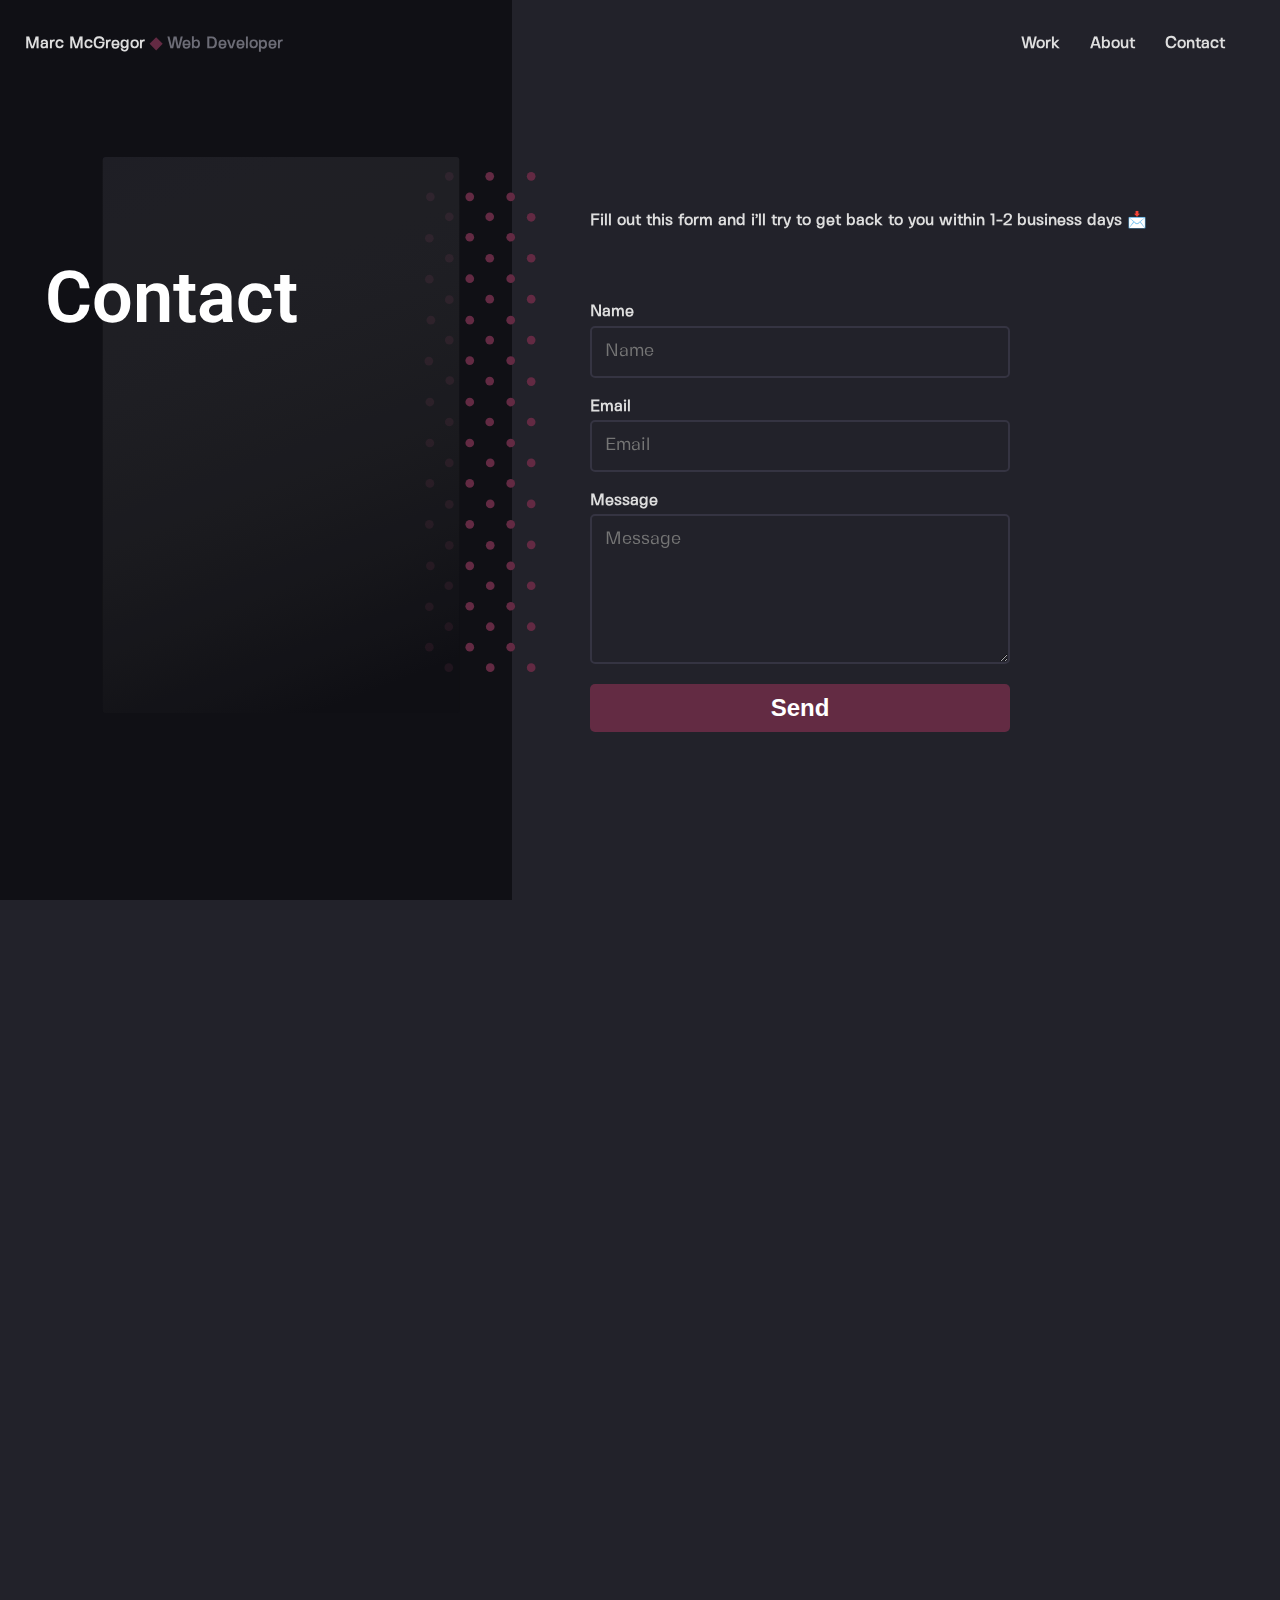
==== contact.html @ 6af14217 "Update contact.html" ====
<!doctype html>
<html>
	<head>
		<meta charset="utf-8">
		<meta name="generator" content="SuperHi">
		<meta http-equiv="X-UA-Compatible" content="IE=edge">
		<meta name="viewport" content="width=device-width, initial-scale=1">
		<title>Marc Portfolio</title>
		<link rel="stylesheet" href="/_base.css">
		<link rel="stylesheet" href="/_fonts.css">
		<link rel="stylesheet" href="/style.css">
	</head>
	<body>
		<script src="/superhi.js"></script>
		
		<header>
		  
		  <div class="title">
		    
		
		  <p>
		    Marc McGregor 
		  </p>
		<span id="diamond">◆</span>
		  <p id="web-developer">
		    Web Developer
		  </p>
		      </div>
		  
		<nav>
		<a href="https://www.marcmcgregor.com/index.html"> Work</a>
		<a href="https://www.marcmcgregor.com/about.html"> About</a>
		<a href="https://www.marcmcgregor.com/contact.html"> Contact</a>
		
		
		
		
		</nav>
		  
		  
		  </header>
		
		<div class="left-panel"></div>
		
		<section id="swup" class="transition-fade">
		
		  
		  <section class="contact">
		
		
		
		
		
		<div class="contact-card">
		  <h2>
		    Contact
		  </h2>
		  <img src="aboutcard.svg" id="contactcard">
		  <img src="bgdots.svg" id="contactcarddots">
		  
		  
		  
		  
		  
		  
		  </div>
		    
		    <div class="email">
		    <p>
		      
		
		Fill out this form and i’ll try to get back to you within 1-2 business days 📩 
		      </p>
			    
<form name="contact" method="POST" data-netlify="true">
      
	<p> <label>Name<input name="name" type="text" class="feedback-input" placeholder="Name" /> </label> </p>  
	<p> <label> Email  <input name="email" type="text" class="feedback-input" placeholder="Email" />  </label> </p>
	<p>   <label> Message <textarea name="text" class="feedback-input" placeholder="Message"></textarea> </label> </p>
	<p> <button type="submit">Send</button> </p>

<form/>
	
	
	
		

		    </div>
		    
		   
		      
		      
		    </div>
		    
		    
		    
		
		 
		
		  
		  </section>
		
		<script src="swup.min.js"></script>
		<script src="trans.js"></script>
		<script src="swupoverlaytheme.min.js"></script>
		
		
		
	</body>
</html>
---- _base.css ----
html, body, div, span, applet, object, iframe,
h1, h2, h3, h4, h5, h6, p, blockquote, pre,
a, abbr, acronym, address, big, cite, code,
del, dfn, em, img, ins, kbd, q, s, samp,
small, strike, strong, sub, sup, tt, var,
b, u, i, center,
dl, dt, dd, ol, ul, li,
fieldset, form, label, legend,
table, caption, tbody, tfoot, thead, tr, th, td,
article, aside, canvas, details, embed,
figure, figcaption, footer, header, hgroup,
menu, nav, output, ruby, section, summary,
time, mark, audio, video {
  margin: 0;
  padding: 0;
  border: 0;
  font-size: 100%;
  font: inherit;
  vertical-align: baseline;
}

article, aside, details, figcaption, figure,
footer, header, hgroup, menu, nav, section {
  display: block;
}
body {
  line-height: 1;
}
ol, ul {
  list-style: none;
}
blockquote, q {
  quotes: none;
}
blockquote:before, blockquote:after,
q:before, q:after {
  content: '';
  content: none;
}
table {
  border-collapse: collapse;
  border-spacing: 0;
}

img, iframe {
  vertical-align: bottom;
  max-width: 100%;
}

input, textarea, select {
  font: inherit;
}

* {
  -webkit-box-sizing: border-box;
  -moz-box-sizing: border-box;
  box-sizing: border-box;
  -webkit-font-smoothing: antialiased;
  text-rendering: optimizeLegibility;
}
---- _fonts.css ----
@import url('https://fonts.googleapis.com/css?family=Roboto:regular,italic,700,700italic');
---- style.css ----
@font-face {
  font-family: Fivosansmodern Bold;
  src: url(fivosansmodern-bold.otf);
}

@font-face {
  font-family: Fivosansmodern Regular;
  src: url(fivosansmodern-regular.otf);
}

@font-face {
  font-family: Fivosansmodern Medium;
  src: url(fivosansmodern-medium.otf);
}

.transition-fade {
  transition: 0.4s;
  opacity: 1;
}

html.is-animating .transition-fade {
  opacity: 0;
}

body {
  font-family: Fivosansmodern Regular;
  font-weight: 700;
  line-height: 1.7;
  background-color: #22222a;
  color: #dedede;
}

h2 {
  font-size: 72px;
  font-family: Roboto;
  font-weight: 600;
  color: #ffffff;
}
h3 {
  font-size: 35px;
  font-family: Fivosansmodern Medium;
}

h4 {
  font-size: 18px;
  color: #6c6c76;
}

header {
  display: flex;
  justify-content: space-between;
  align-items: center;
  margin-top: 30px;
}

#web-developer {
  color: #6c6c76;
}

nav {
  margin-right: 30px;
}

nav a {
  margin-right: 25px;
  text-decoration: none;
  color: #dedede;
  transition: ease all 0.3s;
}

nav a:hover {
  color: #ffffff;
}

a.active {
  color: #6c6c76;
}

div.title {
  margin-left: 25px;
  display: flex;
}

div.title p {
  margin-right: 5px;
}

#diamond {
  color: #632a43;
  margin-right: 5px;
}

div.left-panel {
  background-color: #101015;
  width: 40vw;
  height: 100%;
  position: fixed;
  top: 0;
  left: 0;
  z-index: -3;
}

section.intro {
  margin: 170px 150px 100px 100px;
  text-align: left;
}

section.example-1 {
  display: flex;
  justify-content: space-between;
  padding: 0 0 100px 0;
}

div.delga-card {
  position: relative;
}

div.delga-card:hover h2 {
  transform: translate3d(-20px, 0px, 0px);
}

div.delga-card:hover #delgacard {
  transform: scale(1.05);
  opacity: 1 !important;
}

div.delga-card h2 {
  position: absolute;
  margin-left: 45px;
  top: 80px;
  transition: ease all 0.5s;
  z-index: 2;
}

#delgacard {
  width: 392px;
  height: 556px;
  border-radius: 8px 8px 8px 8px;
  margin-left: 85px;
  transition: ease all 0.5s;
  opacity: 0.8;
  z-index: 1;
}

#delgacarddots {
  z-index: -1;
  top: 15px;
  left: 330px;
  position: absolute;
  height: 500px;
  width: 300px;
}

div.delga-about {
  display: inline;
  margin-right: 70px;
}

.delga-client {
  display: inline-flex;
  margin-bottom: 50px;
}

.delga-client > p:nth-child(1) {
  margin-right: 60px;
}

.example-1-about {
  width: 45%;
  margin-top: 100px;
}

.delga-when {
  display: inline-flex;
}

div.delga-about {
  /* display: inline; */
  display: grid;
}

.delga-when > p:nth-child(1) {
  margin-right: 60px;
}

#grey-year,
#grey-client {
  color: #6c6c76;
}

#delga-about-bio {
  margin-top: 80px;
}

section.example-2 {
  display: flex;
  justify-content: space-between;
  flex-direction: row-reverse;
  padding: 0 0 100px 0;
}

div.ewaste-card {
  position: relative;
}

div.ewaste-card:hover h2 {
  transform: translate3d(0px, 50px, 0px);
}

div.ewaste-card:hover #ewastecard {
  transform: scale(1.05);
  opacity: 1 !important;
}

div.ewaste-card h2 {
  position: absolute;
  margin-right: 45px;
  top: 80px;
  transition: ease all 0.5s;
  z-index: 2;
}

#ewastecard {
  width: 392px;
  height: 556px;
  border-radius: 8px 8px 8px 8px;
  margin-right: 85px;
  transition: ease all 0.5s;
  opacity: 0.8;
  z-index: 1;
}

#ewastecarddots {
  z-index: -1;
  top: 15px;
  right: 330px;
  position: absolute;
  height: 500px;
  width: 300px;
}

div.ewaste-about {
  display: inline;
  margin-left: 70px;
}

.ewaste-client {
  display: inline-flex;
  margin-bottom: 50px;
}

.ewaste-client > p:nth-child(1) {
}

.example-2-about {
  width: 45%;
  margin-top: 100px;
}

.ewaste-when {
  display: inline-flex;
}

div.ewaste-about {
  /* display: inline; */
  display: grid;
}

.ewaste-when > p:nth-child(1) {
}

#grey-year,
#grey-client {
  color: #6c6c76;
}

#ewaste-about-bio {
  margin-top: 80px;
}

.ewaste-client > p:nth-child(1) {
  margin-right: 60px;
}

.ewaste-when > p:nth-child(1) {
  margin-right: 60px;
}

section.example-3 {
  display: flex;
  justify-content: space-between;
  padding: 0 0 100px 0;
}

div.flowers-card {
  position: relative;
}

div.flowers-card:hover h2 {
  transform: translate3d(0px, -25px, 0px);
}

div.flowers-card:hover #flowerscard {
  transform: scale(1.05);
  opacity: 1 !important;
}

div.flowers-card h2 {
  position: absolute;
  margin-left: 45px;
  top: 80px;
  transition: ease all 0.5s;
  z-index: 2;
}

#flowerscard {
  width: 392px;
  height: 556px;
  border-radius: 8px 8px 8px 8px;
  margin-left: 85px;
  transition: ease all 0.5s;
  opacity: 0.8;
  z-index: 1;
}

#flowerscarddots {
  z-index: -1;
  top: 15px;
  left: 330px;
  position: absolute;
  height: 500px;
  width: 300px;
}

div.flowers-about {
  display: inline;
  margin-right: 70px;
}

.flowers-client {
  display: inline-flex;
  margin-bottom: 50px;
}

.flowers-client > p:nth-child(1) {
  margin-right: 60px;
}

.example-3-about {
  width: 45%;
  margin-top: 100px;
}

.flowers-when {
  display: inline-flex;
}

div.flowers-about {
  /* display: inline; */
  display: grid;
}

.flowers-when > p:nth-child(1) {
  margin-right: 60px;
}

#grey-year,
#grey-client {
  color: #6c6c76;
}

#flowers-about-bio {
  margin-top: 80px;
}

#superhi {
  text-decoration: none;
  color: #ffffff;
  font-family: Fivosansmodern Bold;
}

/* ----------GRID ---------*/

#grid-title {
  text-align: center;
}

section.grid {
  display: grid;
  grid-template-columns: 300px 300px 300px;
  justify-content: center;
  margin: 120px 0 100px 0;
}

section.grid div {
  margin: 0 35px 30px 0;
  position: relative;
  text-align: center;
  transition: ease all 0.5s;
}

section.grid div h4 {
  position: absolute;
  top: 50%;
  left: 50%;
  transform: translate(-50%, -50%);
  display: none;
  color: #ffffff;
  font-size: 24px;
  opacity: 1;
}
section.grid div img {
  transition: ease all 0.5s;
  border-radius: 5px 5px 5px 5px;
}

section.grid div:hover img {
  transform: scale(1.04);
  opacity: 0.6;
}

section.grid div:hover h4 {
  display: block;
  opacity: 1;
}

/* Footer */

footer {
  border-top: solid 2px #4c4c5b;
  background-color: #30303c;
  padding: 25px 30px;
  overflow: hidden;

  display: grid;
  grid-template-columns: 1fr 1fr 1fr;
  align-items: center;
}

footer img {
  margin-right: 25px;
  opacity: 0.7;
  transition: ease opacity 0.3s;
}

footer img:hover {
  opacity: 1;
}

footer h4 {
  text-align: center;
  font-size: 14px;
  font-weight: 700;
}

div.footer-icons {
  display: flex;
  align-items: center;
}

#mail {
  width: 40px;
  height: 42px;
}

#linkedin {
  width: 24px;
  height: 24px;
}
#github {
  width: 30px;
  height: 30px;
}

/* ---------About Page---------- */

section.about {
  display: flex;
  justify-content: space-between;
  padding: 0 0 100px 0;
  margin-top: 15%;
  margin: 100px 100px 0 0;
  flex-wrap: wrap;
}

div.about-card {
  position: relative;
  height: 50vh;
}

div.about-card:hover h2 {
  transform: translate3d(20px, 0px, 0px);
}

div.about-card:hover #aboutcard {
  transform: scale(1.05);
  opacity: 1 !important;
}

div.about-card h2 {
  position: absolute;
  margin-left: 45px;
  top: 80px;
  transition: ease all 0.5s;
  z-index: 2;
}

#aboutcard {
  width: 392px;
  height: 556px;
  border-radius: 8px 8px 8px 8px;
  margin-left: 85px;
  transition: ease all 0.5s;
  opacity: 0.8;
  z-index: 1;
}

#aboutcarddots {
  z-index: -1;
  top: 15px;
  left: 330px;
  position: absolute;
  height: 500px;
  width: 300px;
}

div.about-bio {
  width: 50%;
}

#headshot {
  width: 200px;
  height: 200px;
  display: block;
  margin: 0 auto;
  opacity: 0.8;
  transition: ease all 0.5s;
}

#headshot:hover {
  transform: scale(1.03);
  opacity: 1;
}
div.headshot {
  margin: 0 0 60px 0;
}

div.contact-link {
  display: flex;
  margin-top: 50px;
  justify-content: left;
  align-items: center;
}

#arrow {
  width: 170px;
  height: 170px;
  transition: ease all 0.5s;
}

div.contact-link a {
  transition: ease all 0.5s;
  text-decoration: none;
  color: #dedede;
}

div.contact-link:hover #arrow {
  transform: translate3d(5px, 0px, 0px);
}

div.contact-link:hover a {
  transform: translate3d(0px, -5px, 0px);
  color: #ffffff;
}

/* -------Contact Page------ */

section.contact {
  display: flex;
  justify-content: space-between;
  padding: 0 0 100px 0;
  margin-top: 15%;
  margin: 100px 100px 85vh 0;
  flex-wrap: wrap;
}

div.contact-card {
  position: relative;
  height: 50vh;
}

div.contact-card:hover h2 {
  transform: translate3d(20px, 0px, 0px);
}

div.contact-card:hover #contactcard {
  transform: scale(1.05);
  opacity: 1 !important;
}

div.contact-card h2 {
  position: absolute;
  margin-left: 45px;
  top: 80px;
  transition: ease all 0.5s;
  z-index: 2;
}

#contactcard {
  width: 392px;
  height: 556px;
  border-radius: 8px 8px 8px 8px;
  margin-left: 85px;
  transition: ease all 0.5s;
  opacity: 0.8;
  z-index: 1;
}

#contactcarddots {
  z-index: -1;
  top: 15px;
  left: 330px;
  position: absolute;
  height: 500px;
  width: 300px;
}

div.email {
  width: 50%;
  margin-top: 50px;
}




/* ----- Mobile */


@media only screen and (max-width: 600px)  {

  
  
  body{
    overflow-x: hidden !important;
  }
/* style.css | https://2020-summer-portfolio.superhi.com/style.css */

header {
  flex-direction: column;
}

nav {
  /* margin-right: 30px; */
  text-align: center;
  justify-content: center;
  display: flex;
  width: 100%;
}

div.title {
  margin-bottom: 25px;
}

  
  
  
  
  main{
    display: block!important;
  }
  
  .left-panel{
    display: none;
  }
  
/* Element | https://2020-summer-portfolio.superhi.com/ */

.intro {
  margin-left: auto;
  margin-right: auto;
  width: 50%;
  text-align: center;
  margin-top: 80px;
  margin-bottom: 50px;
}

/* Element | https://2020-summer-portfolio.superhi.com/ */

.intro > h3:nth-child(1) {
  font-size: 18px;
}

/* style.css | https://2020-summer-portfolio.superhi.com/style.css */

section.example-1 {
  /* display: flex; */
  /* justify-content: space-between; */
  display: block;
}

div.delga-card {
  /* position: relative; */
}

div.delga-about {
  /* display: grid; */
}

.example-1-about {
  /* width: 45%; */
  margin: 20px 40px;
  text-align: center;
  width: 100%;
}

#delgacard {
  /* margin-left: 85px; */
  margin-left: 0px;
}
  
  
/* Element | https://2020-summer-portfolio.superhi.com/ */

.delga-client {
  justify-content: center;
}

/* Element | https://2020-summer-portfolio.superhi.com/ */

.delga-when {
  justify-content: center;
}


  #delgacarddots, #flowerscarddots, #ewastedots{
    display: none;
  }

  

  
  
  
  
  
  
  
  
  
  
  
  
  
  
  section.example-2 {
  /* display: flex; */
  /* justify-content: space-between; */
  display: block;
}

div.ewaste-card {
  /* position: relative; */
}

div.ewaste-about {
margin: 0;
  }
  
  

.example-2-about {
  /* width: 45%; */
  margin: 0;
  margin-top: 20px;
  text-align: center;
  width: 100%;
}

#ewastecard {
  /* margin-left: 85px; */
  margin-left: 0px;
}
  
  
/* Element | https://2020-summer-portfolio.superhi.com/ */

.ewaste-client {
  justify-content: center;
}

/* Element | https://2020-summer-portfolio.superhi.com/ */

.ewaste-when {
  justify-content: center;
}
  
  
  
  
  
  
  
  
  
  
  
  
  
  
  
  
   section.example-3 {
  /* display: flex; */
  /* justify-content: space-between; */
  display: block;
}

div.flowers-card {
  /* position: relative; */
}

div.flowers-about {
margin: 0;
  }
  
  

.example-3-about {
  /* width: 45%; */
  margin: 0;
  margin-top: 20px;
  text-align: center;
  width: 100%;
}

#flowerscard {
  /* margin-left: 85px; */
  margin-left: 0px;
}
  
  
/* Element | https://2020-summer-portfolio.superhi.com/ */

.flowers-client {
  justify-content: center;
}

/* Element | https://2020-summer-portfolio.superhi.com/ */

.flowers-when {
  justify-content: center;
}
  
  section.grid{
    display: block;
    
  }
  
  section.grid div{
    width: 195px;
    height: 195px;
    margin: auto;
    margin-bottom: 20px;

    
    
    
  }

  
  footer img{
    
    display: none;
  }

  footer h4{
    font-size: 14px;
  }
  
  
  
  /* ABOUT PAGE */
  
  
  
  #aboutcard {
 display: none;
}

  
  div.about-card h2 {
  position: static;
  top: 80px;
  transition: ease all 0.5s;
  z-index: 2;
    margin-left: 0;
}
  
  #aboutcarddots {
display: none;
  }
    
    section.about {
  display: flex;
  justify-content: center;
  padding: 0px;
  margin-top: 15%;
  margin: auto;
  flex-wrap: wrap;
  text-align: center;
 
}

  
/* style.css | https://2020-summer-portfolio.superhi.com/style.css */

#arrow {
  display: none;
}

div.contact-link {
  /* justify-content: left; */
  justify-content: center;
}


/* style.css | https://2020-summer-portfolio.superhi.com/style.css */

div.contact-link a {
  text-decoration: underline;
}

  
  
  /* ---- Contact Page ---- */
  
  
  
  
  
/* style.css | https://2020-summer-portfolio.superhi.com/style.css */

#contactcard {
  display: none;
}

section.contact {
  /* justify-content: space-between; */
  /* margin: 100px 100px 85vh 0; */
  justify-content: center;
  margin: auto;
  flex-direction: column;
}

#contactcarddots {
  display: none;
}

div.email {
  /* width: 50%; */
  width: 100%;
}

/* Element | https://2020-summer-portfolio.superhi.com/contact.html */

.email > p:nth-child(1) {
  text-align: center;
}

  
  
}


/* Contact Form */

form { max-width:420px;
margin: 4em 0;
}

.feedback-input {
  color:white;
  font-weight:500;
  font-size: 18px;
  border-radius: 5px;
  line-height: 22px;
  background-color: transparent;
  border:2px solid #353442;
  transition: all 0.3s;
  padding: 13px;
  margin-bottom: 15px;
  width:100%;
  box-sizing: border-box;
  outline:0;
}

.feedback-input:focus { border:2px solid #424152; }

textarea {
  height: 150px;
  line-height: 150%;
  resize:vertical;
}

[type="submit"] {
  width: 100%;
  background:#632B43;
  border-radius:5px;
  border:0;
  cursor:pointer;
  color:white;
  font-size:24px;
  padding-top:10px;
  padding-bottom:10px;
  transition: all 0.3s;
  margin-top:-4px;
  font-weight:700;
}
[type="submit"]:hover {
  
  transform: scale(1.05);
  background:#4A2032; }
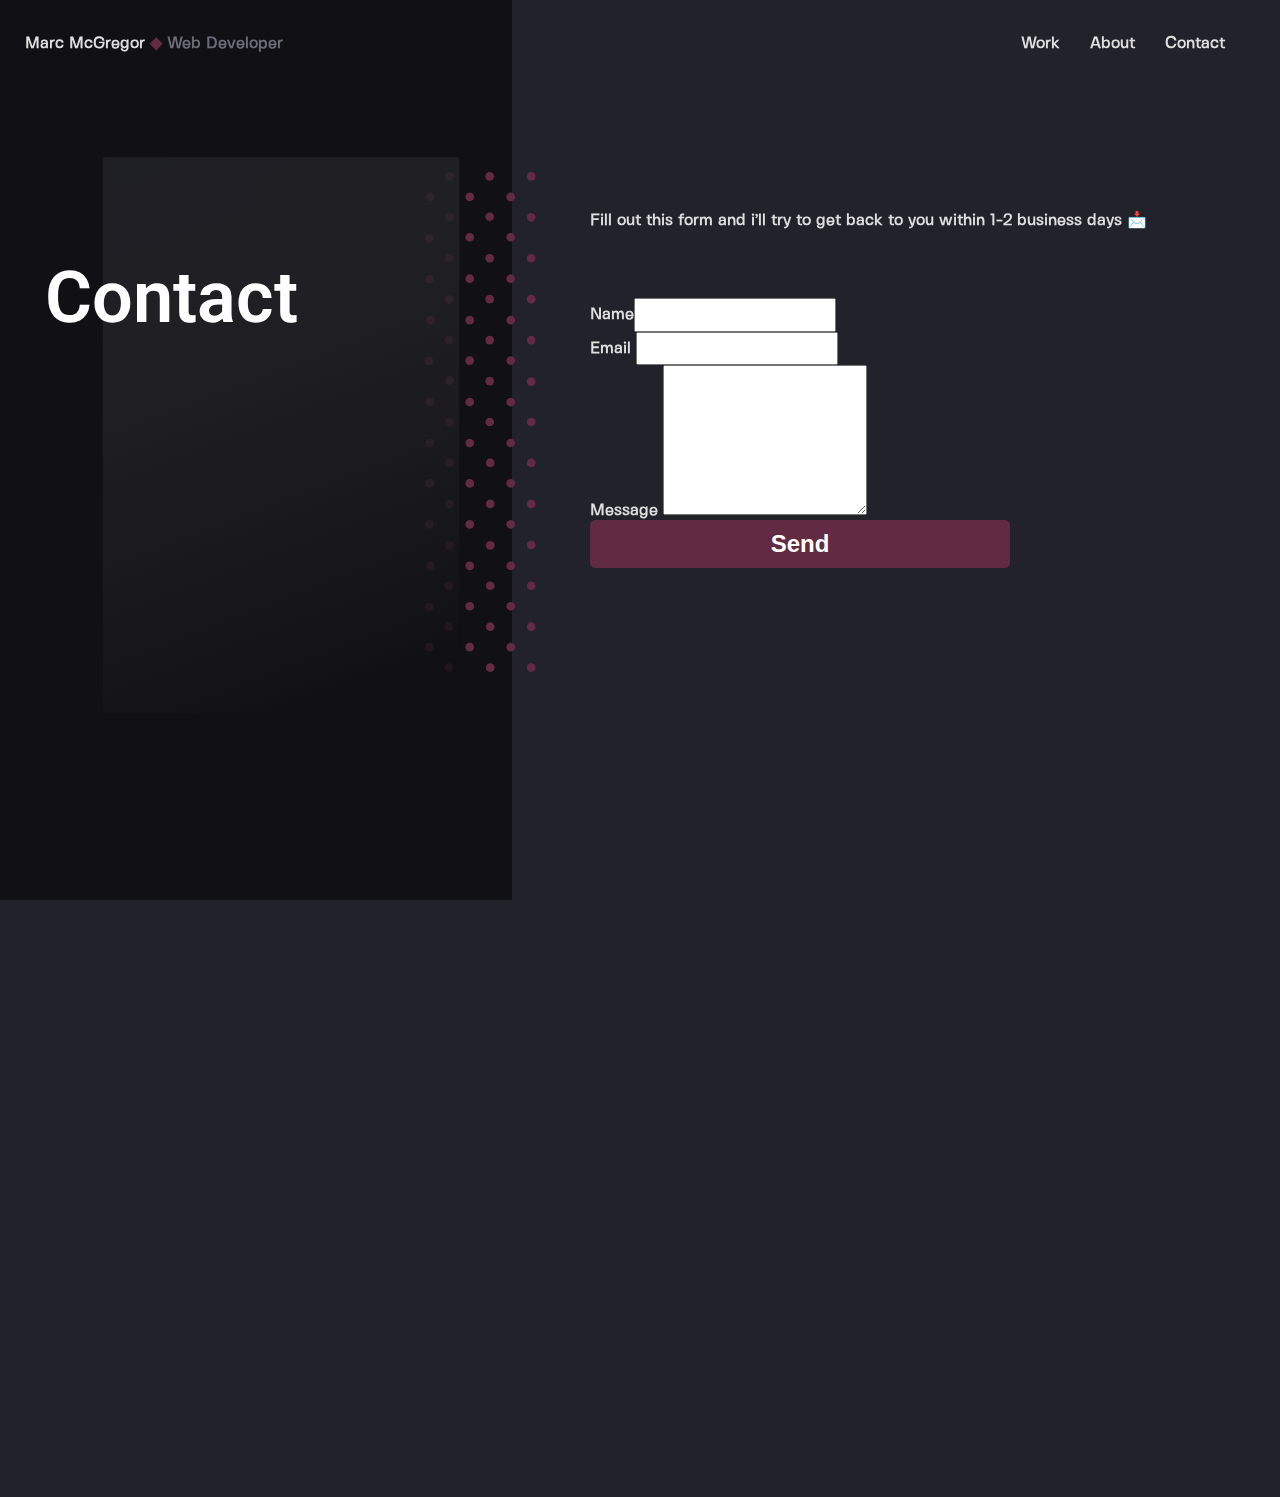
==== commit 8ada14ac: "Update contact.html" ====
--- a/contact.html
+++ b/contact.html
@@ -74,11 +74,12 @@
 			    
 <form name="contact" method="POST" data-netlify="true">
       
-	<p> <label>Name<input name="name" type="text" class="feedback-input" placeholder="Name" /> </label> </p>  
-	<p> <label> Email  <input name="email" type="text" class="feedback-input" placeholder="Email" />  </label> </p>
-	<p>   <label> Message <textarea name="text" class="feedback-input" placeholder="Message"></textarea> </label> </p>
-	<p> <button type="submit">Send</button> </p>
-
+	<p> <label>Name<input name="name" type="text"  /> </label> </p>  
+	<p> <label> Email  <input name="email" type="text"  />  </label> </p>
+	<p>   <label> Message <textarea name="text" ></textarea> </label> </p>
+ <p>
+    <button type="submit">Send</button>
+  </p>
 <form/>
 	
 	
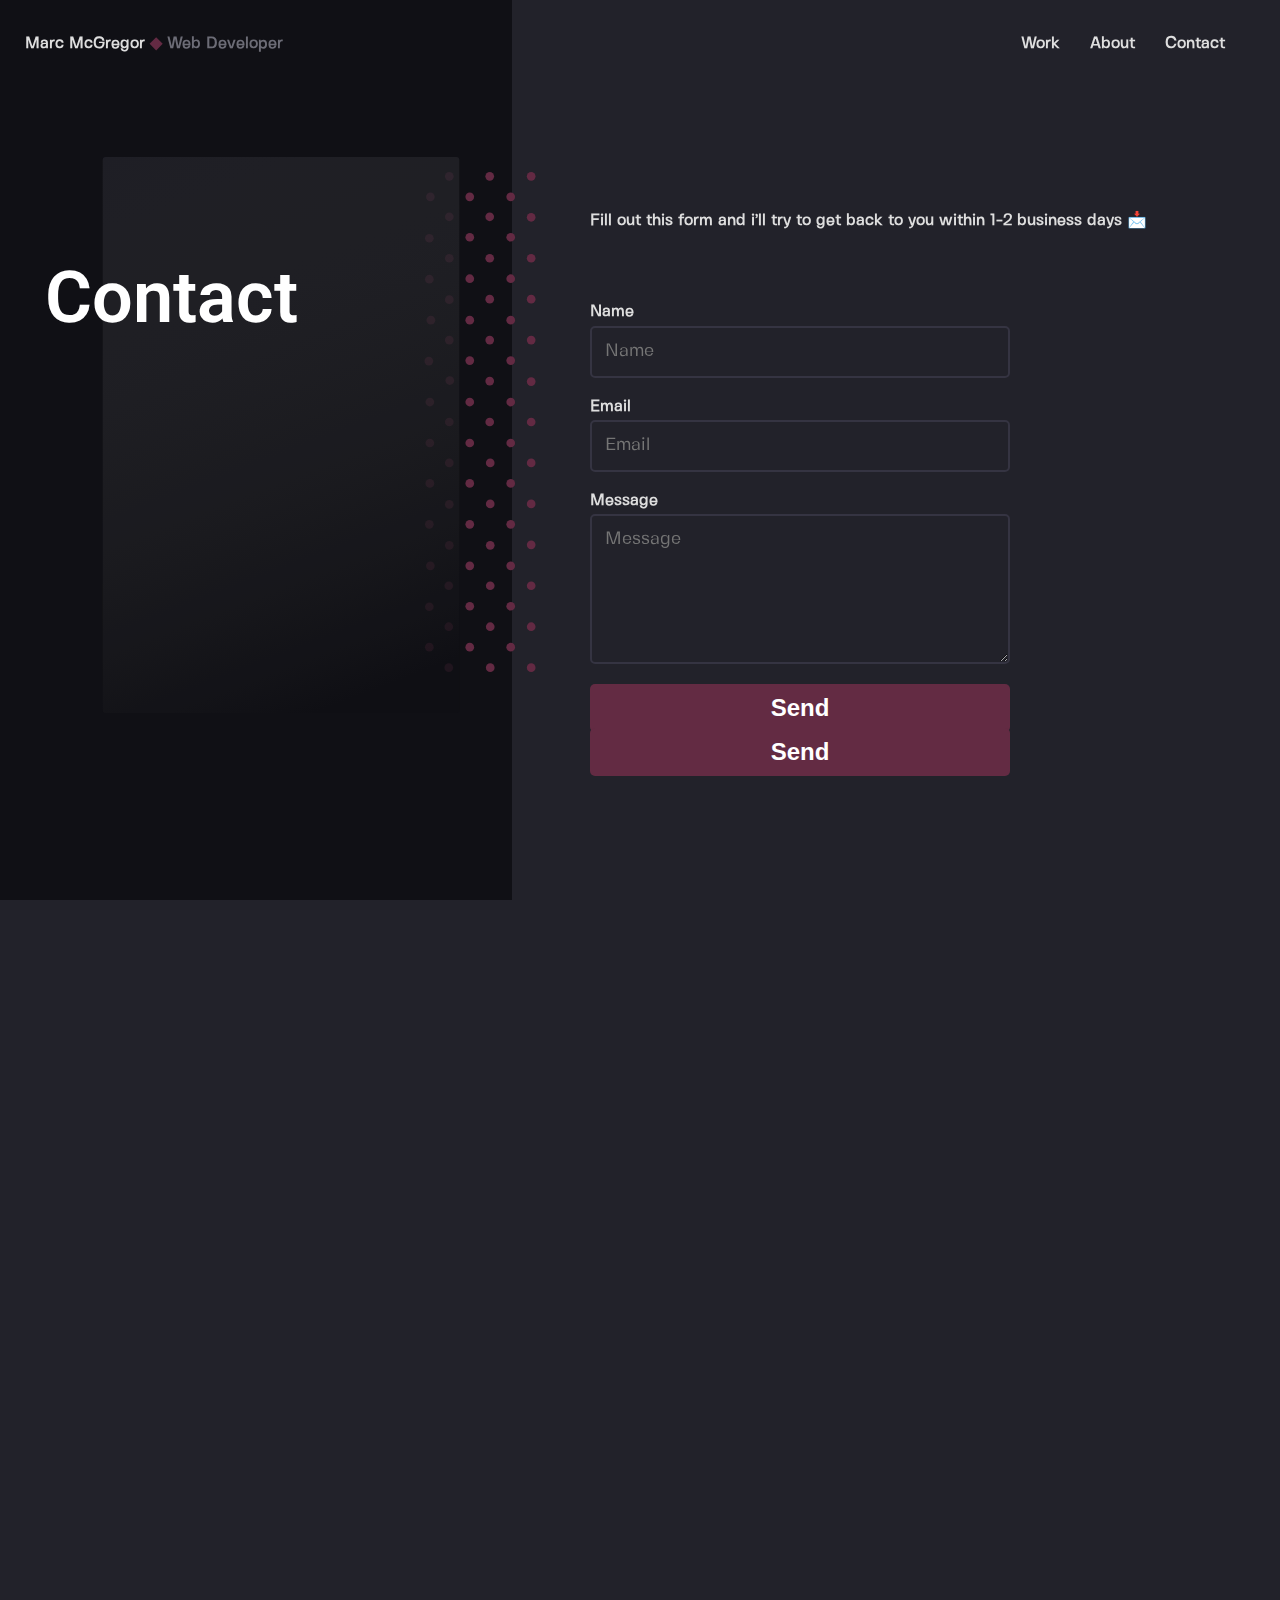
==== commit 9b148955: "Update contact.html" ====
--- a/contact.html
+++ b/contact.html
@@ -74,13 +74,15 @@
 			    
 <form name="contact" method="POST" data-netlify="true">
       
-	<p> <label>Name<input name="name" type="text"  /> </label> </p>  
-	<p> <label> Email  <input name="email" type="text"  />  </label> </p>
-	<p>   <label> Message <textarea name="text" ></textarea> </label> </p>
- <p>
-    <button type="submit">Send</button>
-  </p>
-<form/>
+	<p> <label>Name<input name="name" type="text" class="feedback-input" placeholder="Name" /> </label> </p>  
+ 	<p> <label> Email  <input name="email" type="text" class="feedback-input" placeholder="Email" />  </label> </p>
+ 	<p>   <label> Message <textarea name="text" class="feedback-input" placeholder="Message"></textarea> </label> </p>
+ 	<p> <button type="submit">Send</button> </p>
+
+  <p>
+     <button type="submit">Send</button>
+   </p>
+ <form/>
 	
 	
 	
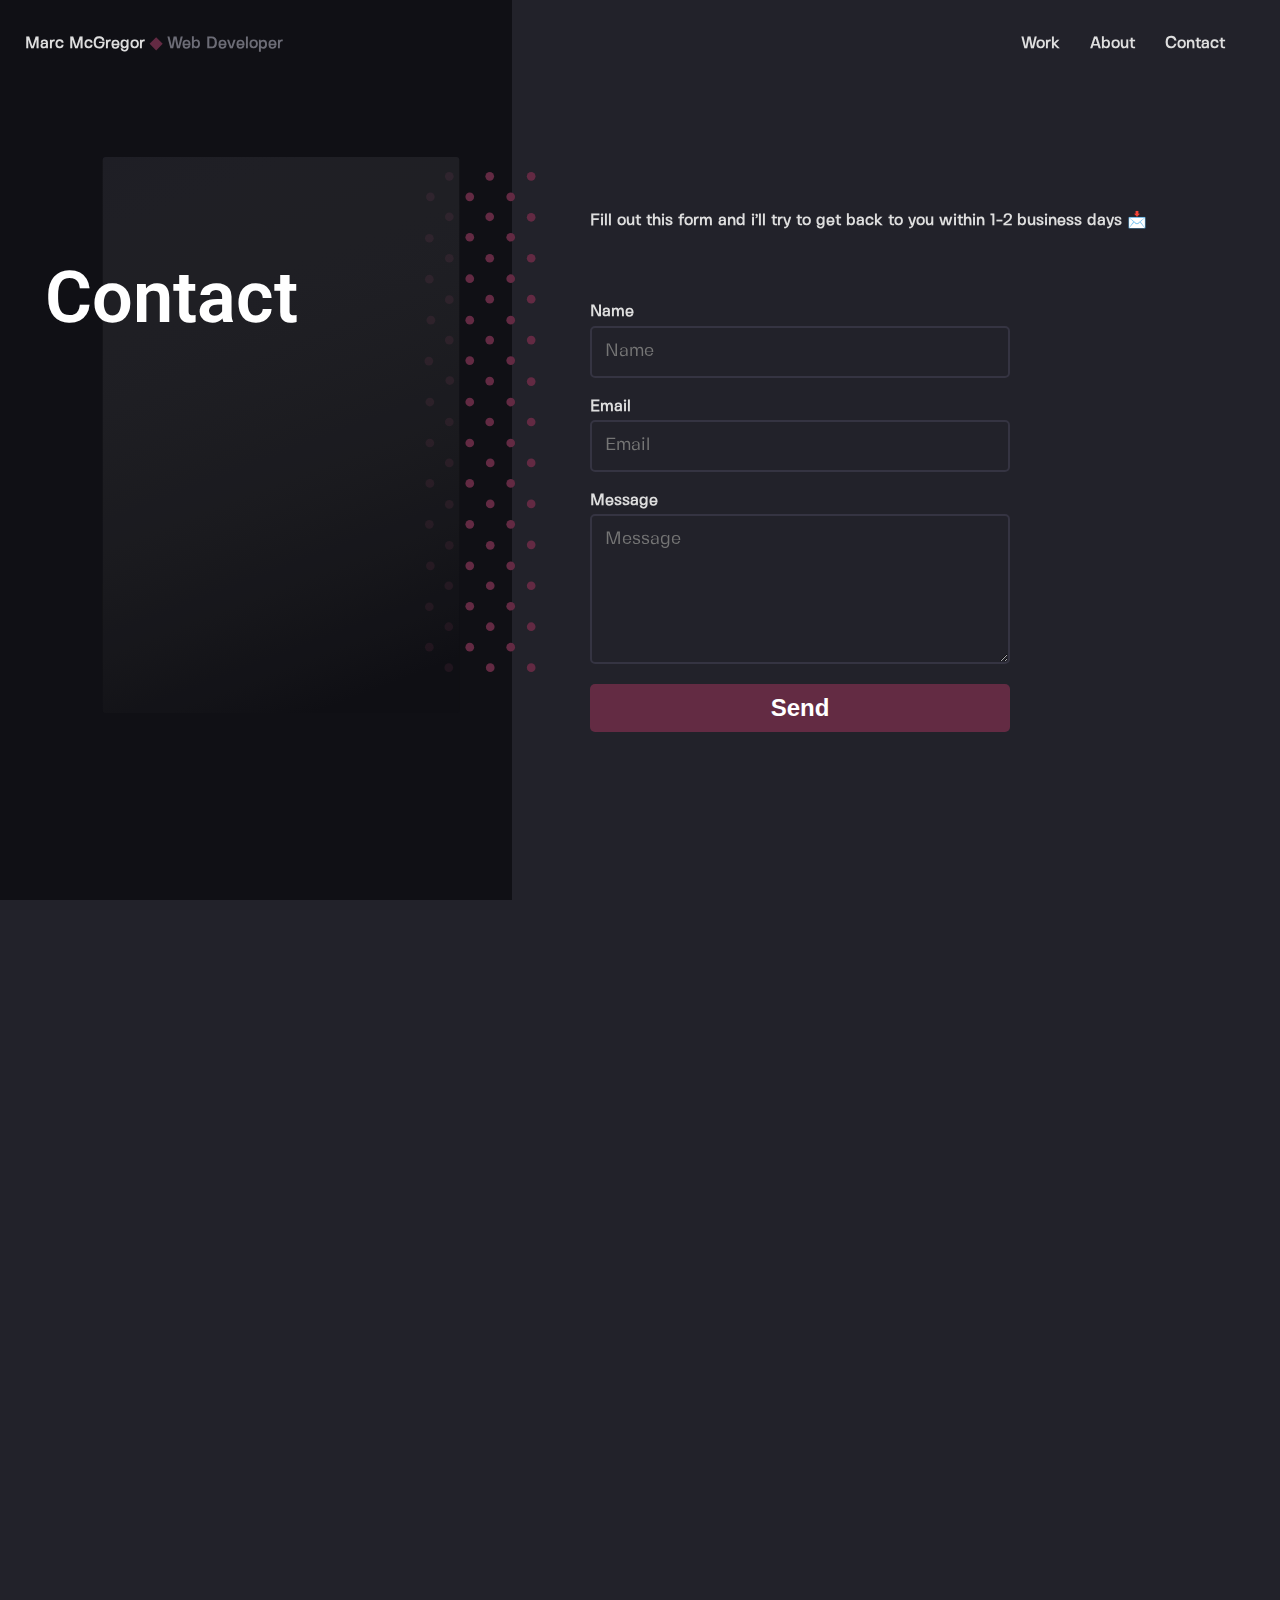
==== commit 8b2f0eb2: "Update contact.html" ====
--- a/contact.html
+++ b/contact.html
@@ -77,11 +77,9 @@
 	<p> <label>Name<input name="name" type="text" class="feedback-input" placeholder="Name" /> </label> </p>  
  	<p> <label> Email  <input name="email" type="text" class="feedback-input" placeholder="Email" />  </label> </p>
  	<p>   <label> Message <textarea name="text" class="feedback-input" placeholder="Message"></textarea> </label> </p>
- 	<p> <button type="submit">Send</button> </p>
+ 	<button type="submit">Send</button>
 
-  <p>
-     <button type="submit">Send</button>
-   </p>
+
  <form/>
 	
 	
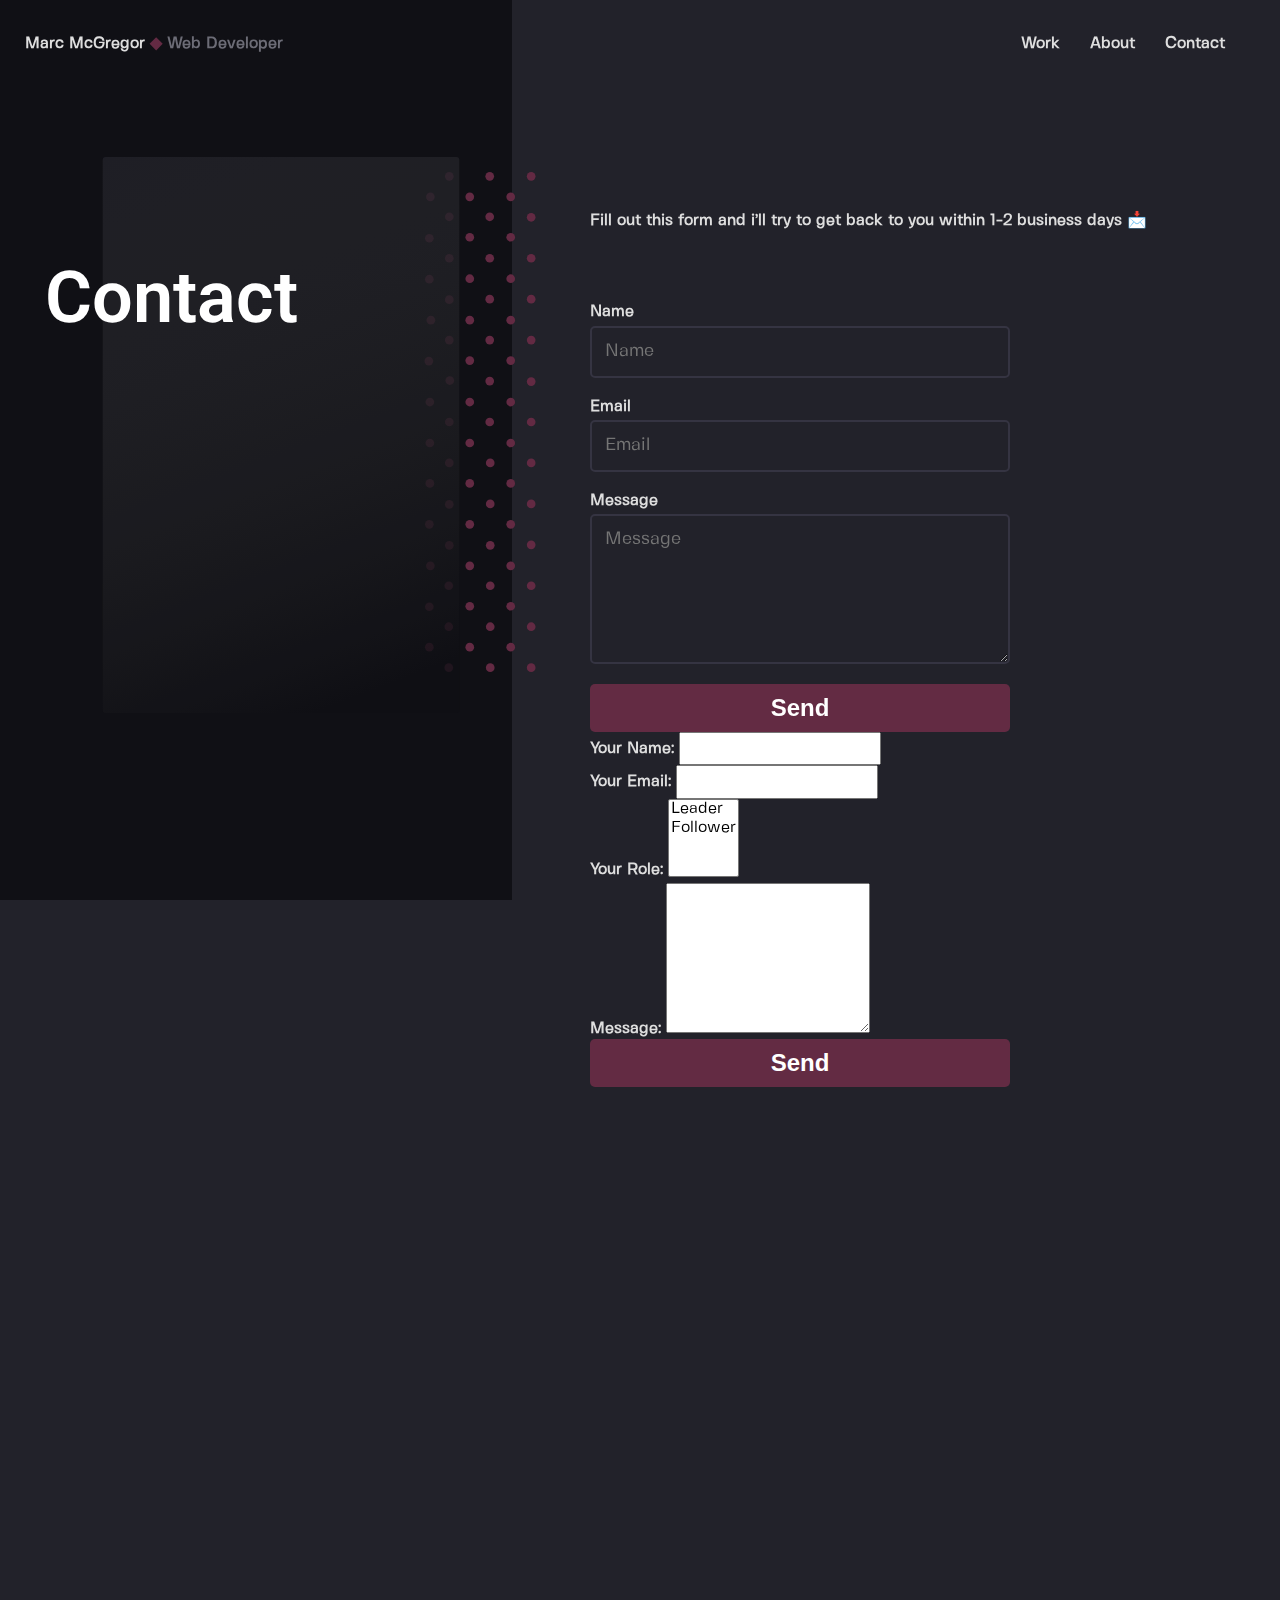
==== commit d284caf9: "Update contact.html" ====
--- a/contact.html
+++ b/contact.html
@@ -72,15 +72,40 @@
 		Fill out this form and i’ll try to get back to you within 1-2 business days 📩 
 		      </p>
 			    
-<form name="contact" method="POST" data-netlify="true">
+	<form name="contact" method="POST" data-netlify="true">
       
-	<p> <label>Name<input name="name" type="text" class="feedback-input" placeholder="Name" /> </label> </p>  
- 	<p> <label> Email  <input name="email" type="text" class="feedback-input" placeholder="Email" />  </label> </p>
- 	<p>   <label> Message <textarea name="text" class="feedback-input" placeholder="Message"></textarea> </label> </p>
+	<p> <label>Name<input name="name" type="text" class="feedback-input" placeholder="Name"/> </label> </p>  
+ 	<p> <label> Email  <input name="email" type="text" class="feedback-input" placeholder="Email"/>  </label> </p>
+ 	<p>   <label> Message <textarea name="message" class="feedback-input" placeholder="Message"></textarea> </label> </p>
+		<p>
  	<button type="submit">Send</button>
+		</p>
 
 
  <form/>
+		
+		<form name="contact" method="POST" data-netlify="true">
+  <p>
+    <label>Your Name: <input type="text" name="name" /></label>   
+  </p>
+  <p>
+    <label>Your Email: <input type="email" name="email" /></label>
+  </p>
+  <p>
+    <label>Your Role: <select name="role[]" multiple>
+      <option value="leader">Leader</option>
+      <option value="follower">Follower</option>
+    </select></label>
+  </p>
+  <p>
+    <label>Message: <textarea name="message"></textarea></label>
+  </p>
+  <p>
+    <button type="submit">Send</button>
+  </p>
+</form>
+	
+	
 	
 	
 	
--- a/style.css
+++ b/style.css
@@ -1021,3 +1021,4 @@
   transform: scale(1.05);
   background:#4A2032; }
 
+
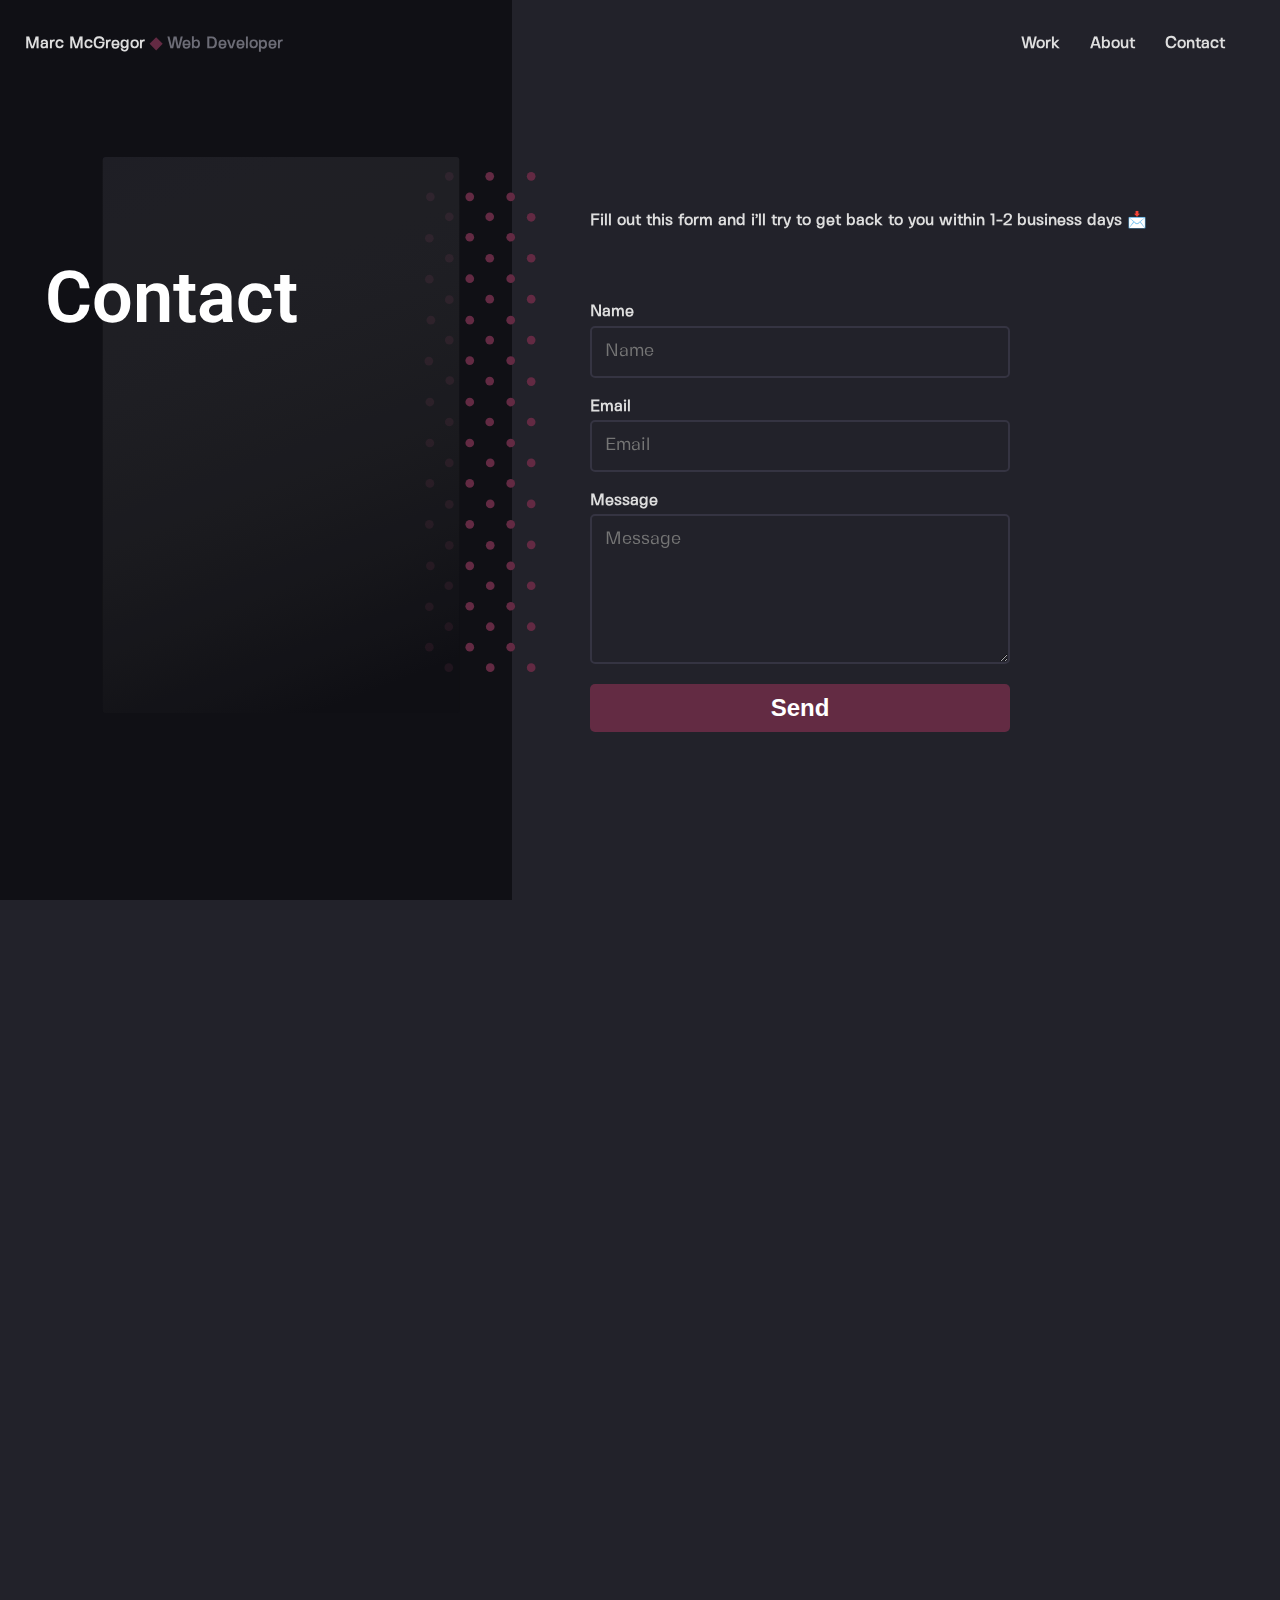
==== commit 93f9ec19: "Update contact.html" ====
--- a/contact.html
+++ b/contact.html
@@ -72,38 +72,37 @@
 		Fill out this form and i’ll try to get back to you within 1-2 business days 📩 
 		      </p>
 			    
-	<form name="contact" method="POST" data-netlify="true">
-      
-	<p> <label>Name<input name="name" type="text" class="feedback-input" placeholder="Name"/> </label> </p>  
- 	<p> <label> Email  <input name="email" type="text" class="feedback-input" placeholder="Email"/>  </label> </p>
- 	<p>   <label> Message <textarea name="message" class="feedback-input" placeholder="Message"></textarea> </label> </p>
-		<p>
+	<form action="https://formspree.io/f/myybkden"
+  method="POST">      
+	 
+    <label>
+         Name <input name="name" type="text" class="feedback-input" placeholder="Name"/>
+     </label>
+   
+     
+        <label> 
+        Email  <input name="email" type="text" class="feedback-input" placeholder="Email"/>  
+        </label> 
+    
+
+ 	  
+      <label> 
+      Message <textarea name="message" class="feedback-input" placeholder="Message"></textarea> 
+      </label> 
+   
+
+
+	
  	<button type="submit">Send</button>
-		</p>
+	
 
 
  <form/>
-		
-		<form name="contact" method="POST" data-netlify="true">
-  <p>
-    <label>Your Name: <input type="text" name="name" /></label>   
-  </p>
-  <p>
-    <label>Your Email: <input type="email" name="email" /></label>
-  </p>
-  <p>
-    <label>Your Role: <select name="role[]" multiple>
-      <option value="leader">Leader</option>
-      <option value="follower">Follower</option>
-    </select></label>
-  </p>
-  <p>
-    <label>Message: <textarea name="message"></textarea></label>
-  </p>
-  <p>
-    <button type="submit">Send</button>
-  </p>
-</form>
+
+
+
+
+
 	
 	
 	
